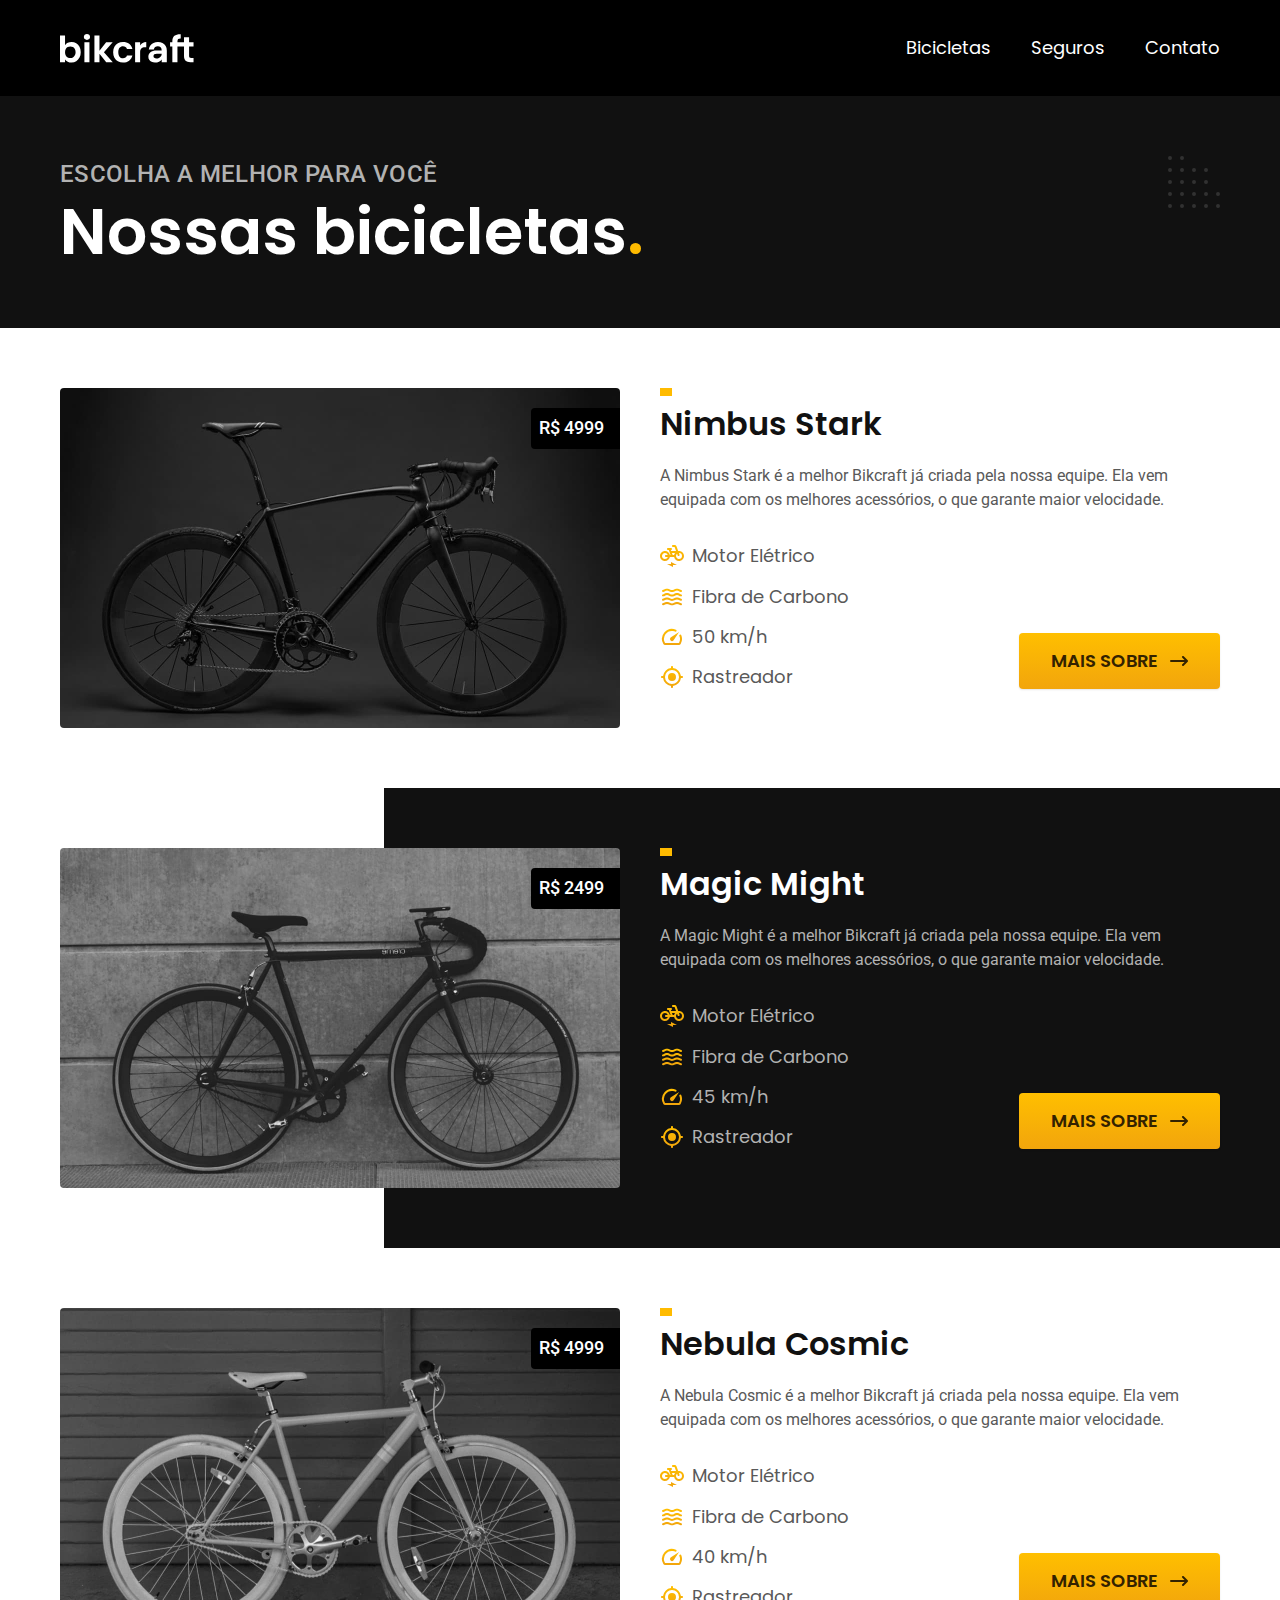
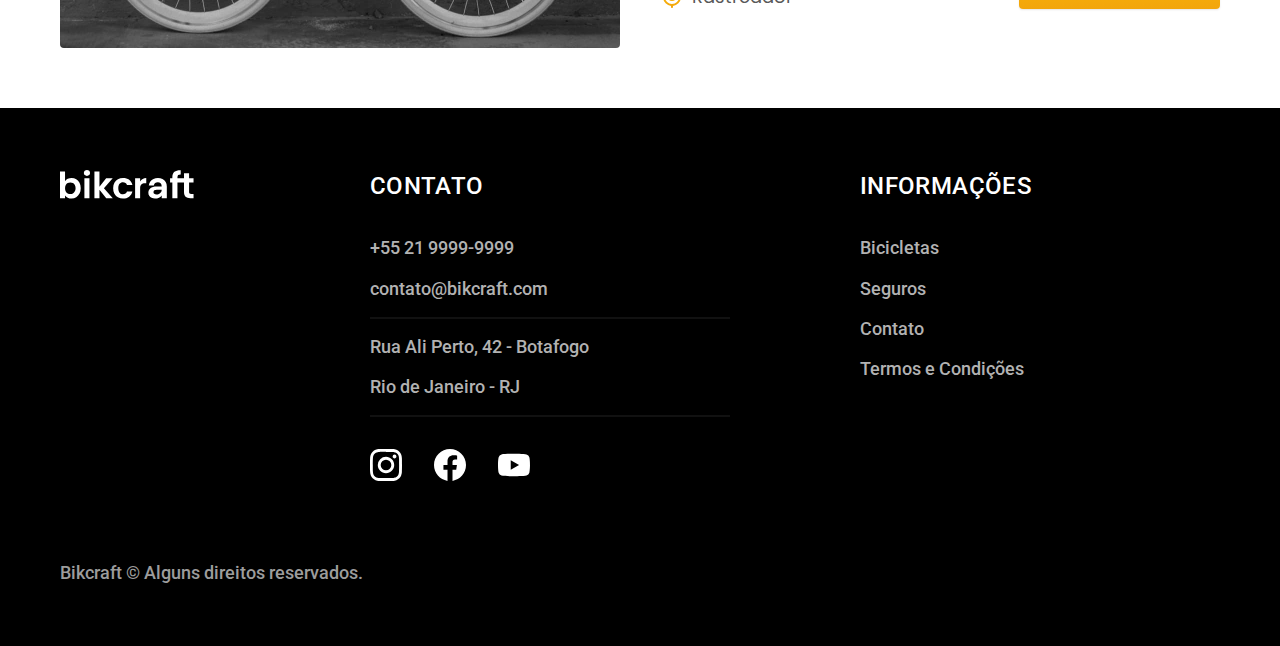
==== bicicletas.html @ 1677fb00 "commit final html+css" ====
<!DOCTYPE html>
<html lang="pt-br">

<head>
  <meta charset="UTF-8">
  <meta name="viewport" content="width=device-imgwidth, initial-scale=1.0">
  <title>Bicicletas | Bikcraft</title>
  <meta name=" description" content="Bicicletas.">
  <link rel="stylesheet" href="./CSS/style.css">
  <link rel="preconnect" href="https://fonts.googleapis.com">
  <link rel="preconnect" href="https://fonts.gstatic.com" crossorigin>
  <link href="https://fonts.googleapis.com/css2?family=Merriweather:ital,wght@1,900&family=Poppins:wght@400;600&family=Roboto:wght@400;500&display=swap" rel="stylesheet">
</head>

<body id="bicicletas">

  <header class="header-bg">
    <div class="header container">
      <a href="./index.html">
        <img src="./img/bikcraft.svg" alt="Bikcraft">
      </a>
      <nav aria-label="primary">
        <ul class="font-1-m header-menu color-0">
          <li><a href="./bicicletas.html">Bicicletas</a></li>
          <li><a href="./seguros.html">Seguros</a></li>
          <li><a href="./contato.html">Contato</a></li>
        </ul>
      </nav>
    </div>
  </header>

  <main>
    <div class="titulo-bg">
      <div class="titulo container">
        <p class="font-2-l-b color-5">Escolha a melhor para você</p>
        <h1 class="font-1-xxl color-0">Nossas bicicletas<span class="color-p1">.</span></h1>
      </div>
    </div>

    <div class="bicicletas container">
        <div class="bicicletas-img">
            <img src="./img/bicicletas/nimbus.jpg" alt="Bicicleta preta">
            <span class="font-2-m color-0">R$ 4999</span>
        </div>
            <div class="bicicletas-conteudo">
            <h2 class="font-1-xl">Nimbus Stark</h2>
            <p class="font-2-s color-8">A Nimbus Stark é a melhor Bikcraft já criada pela nossa equipe. Ela vem equipada com os melhores acessórios, o que garante maior velocidade.</p>
            <ul class="font-1-m color-8">
                <li><img src="./img/icones/eletrica.svg" alt="">Motor Elétrico</li>
                <li><img src="./img/icones/carbono.svg" alt="">Fibra de Carbono</li>
                <li><img src="./img/icones/velocidade.svg" alt="">50 km/h</li>
                <li><img src="./img/icones/rastreador.svg" alt="">Rastreador</li>
            </ul>
            <a class="botao seta" href="./bicicletas/nimbus.html">Mais Sobre</a>
        </div>
    </div>
    
    <div class="bicicletas-bg">
        <div class="bicicletas container">
            <div class="bicicletas-img">
                <img src="./img/bicicletas/magic.jpg" alt="Bicicleta preta">
                <span class="font-2-m color-0">R$ 2499</span>
            </div>
            <div class="bicicletas-conteudo">
                <h2 class="font-1-xl color-0">Magic Might</h2>
                <p class="font-2-s color-5">A Magic Might é a melhor Bikcraft já criada pela nossa equipe. Ela vem equipada com os melhores acessórios, o que garante maior velocidade.</p>
                <ul class="font-1-m color-5">
                    <li><img src="./img/icones/eletrica.svg" alt="">Motor Elétrico</li>
                    <li><img src="./img/icones/carbono.svg" alt="">Fibra de Carbono</li>
                    <li><img src="./img/icones/velocidade.svg" alt="">45 km/h</li>
                    <li><img src="./img/icones/rastreador.svg" alt="">Rastreador</li>
                </ul>
                <a class="botao seta" href="./bicicletas/magic.html">Mais Sobre</a>
            </div>
        </div>
    </div>

    <div class="bicicletas container">
        <div class="bicicletas-img">
            <img src="./img/bicicletas/nebula.jpg" alt="Bicicleta preta">
            <span class="font-2-m color-0">R$ 4999</span>
        </div>
        <div class="bicicletas-conteudo">
            <h2 class="font-1-xl">Nebula Cosmic</h2>
            <p class="font-2-s color-8">A Nebula Cosmic é a melhor Bikcraft já criada pela nossa equipe. Ela vem equipada com os melhores acessórios, o que garante maior velocidade.</p>
            <ul class="font-1-m color-8">
                <li><img src="./img/icones/eletrica.svg" alt="">Motor Elétrico</li>
                <li><img src="./img/icones/carbono.svg" alt="">Fibra de Carbono</li>
                <li><img src="./img/icones/velocidade.svg" alt="">40 km/h</li>
                <li><img src="./img/icones/rastreador.svg" alt="">Rastreador</li>
            </ul>
            <a class="botao seta" href="./bicicletas/nebula.html">Mais Sobre</a>
        </div>
    </div>
  </main>

  <footer class="footer-bg">
    <div class="footer container">
      <img src="./img/bikcraft.svg" alt="Bikcraft">
      <div class="footer-contato">
        <h3 class="font-2-l-b color-0">Contato</h3>
        <ul class="font-2-m color-5">
          <li><a href="tel:+55 21 9999-9999">+55 21 9999-9999</a></li>
          <li><a href="mailto:contato@bikcraft.com">contato@bikcraft.com</a></li>
          <li>Rua Ali Perto, 42 - Botafogo</li>
          <li>Rio de Janeiro - RJ</li>
        </ul>
        <div class="footer-redes">
          <a href="./">
            <img src="./img/redes/instagram.svg" width="32" height="32" alt="Instagram">
          </a>
          <a href="./">
            <img src="./img/redes/facebook.svg" width="32" height="32" alt="Facebook">
          </a>
          <a href="./">
            <img src="./img/redes/youtube.svg" width="32" height="32" alt="Youtube">
          </a>
        </div>
      </div>
      <div class="footer-info">
        <h3 class="font-2-l-b color-0">Informações</h3>
        <nav>
          <ul class="font-2-m color-5">
            <li><a href="./bicicletas.html">Bicicletas</a></li>
            <li><a href="./seguros.html">Seguros</a></li>
            <li><a href="./contato.html">Contato</a></li>
            <li><a href="./termos.html">Termos e Condições</a></li>
          </ul>
        </nav>
      </div>
      <p class="footer-copy font-2-m color-6">Bikcraft © Alguns direitos reservados.</p>
  </footer>
  
</body>

</html>
---- CSS/style.css ----
@import "./global/global.css";

@import "./global/header.css";
@import "./global/footer.css";

/*utilidade*/
@import "./utilidade/colors.css";
@import "./utilidade/componentes.css";
@import "./utilidade/tipografia.css";
@import "./utilidade/forms.css";

/*home*/
@import "./home/intro.css";
@import "./home/tec.css";
@import "./home/parceiros.css";
@import "./home/depoimento.css";
@import "./home/seguros.css";

/*bicicletas*/
@import "./bicicletas/bicicletas-lista.css";
@import "./bicicletas/bicicletas.css";

/*bicicleta*/
@import "./bicicleta/bicicleta.css";


/*termos*/
@import "./termos/termos.css";
@import "./termos/vantagens.css";
@import "./termos/faq.css";

/*contato*/
@import "./contato/contato.css";
@import "./contato/lojas.css";

/*orcamento*/
@import "./orcamento/orcamento.css";
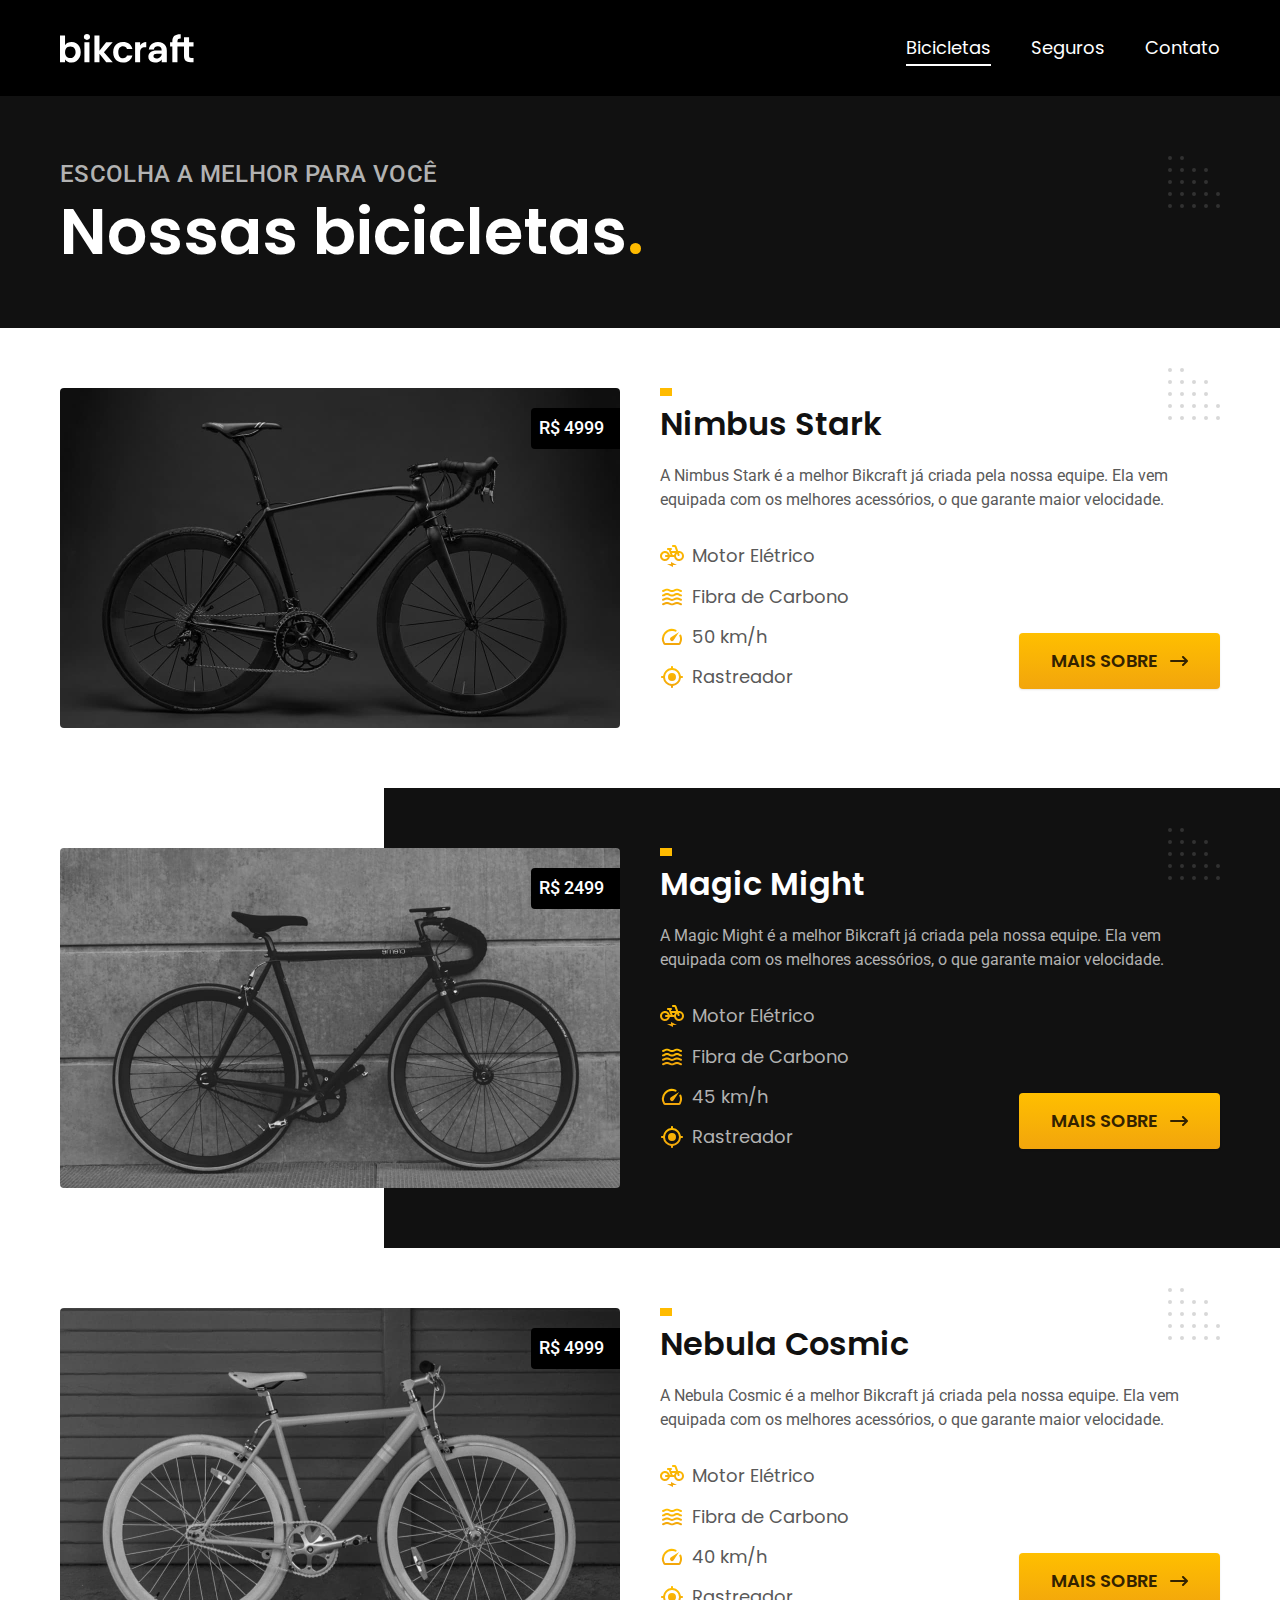
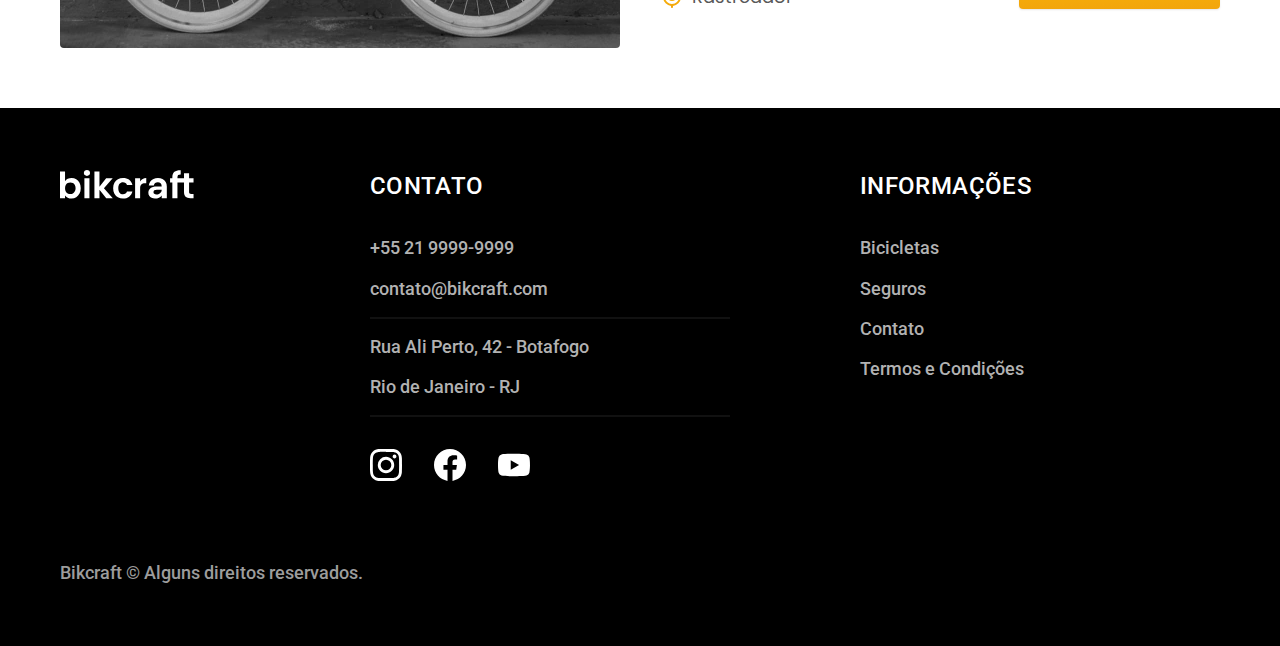
==== commit f2cf41ed: "commit final" ====
--- a/bicicletas.html
+++ b/bicicletas.html
@@ -7,9 +7,13 @@
   <title>Bicicletas | Bikcraft</title>
   <meta name=" description" content="Bicicletas.">
   <link rel="stylesheet" href="./CSS/style.css">
-  <link rel="preconnect" href="https://fonts.googleapis.com">
-  <link rel="preconnect" href="https://fonts.gstatic.com" crossorigin>
-  <link href="https://fonts.googleapis.com/css2?family=Merriweather:ital,wght@1,900&family=Poppins:wght@400;600&family=Roboto:wght@400;500&display=swap" rel="stylesheet">
+  
+<link rel="preconnect" href="https://fonts.googleapis.com">
+    <link rel="preconnect" href="https://fonts.gstatic.com" crossorigin>
+    <link href="https://fonts.googleapis.com/css2?family=Merriweather:ital,wght@1,900&family=Poppins:wght@400;600&family=Roboto:wght@400;500&display=swap" rel="stylesheet">
+
+    <link rel="icon" href="./favicon.svg" type="image/svg+xml">
+    <script>document.documentElement.classList.add("js");</script>
 </head>
 
 <body id="bicicletas">
@@ -131,6 +135,7 @@
       <p class="footer-copy font-2-m color-6">Bikcraft © Alguns direitos reservados.</p>
   </footer>
   
+<script src="./js/script.js"></script>
 </body>
 
 </html>--- a/CSS/style.css
+++ b/CSS/style.css
@@ -1,37 +1,41 @@
+/*Global*/
 @import "./global/global.css";
-
 @import "./global/header.css";
 @import "./global/footer.css";
 
-/*utilidade*/
+/*Utilidade*/
 @import "./utilidade/colors.css";
 @import "./utilidade/componentes.css";
 @import "./utilidade/tipografia.css";
 @import "./utilidade/forms.css";
+@import "./utilidade/animacao.css";
 
-/*home*/
+
+/*Home*/
 @import "./home/intro.css";
 @import "./home/tec.css";
 @import "./home/parceiros.css";
 @import "./home/depoimento.css";
-@import "./home/seguros.css";
 
-/*bicicletas*/
+
+/*Bicicletas*/
 @import "./bicicletas/bicicletas-lista.css";
 @import "./bicicletas/bicicletas.css";
 
-/*bicicleta*/
+/*Bicicleta*/
 @import "./bicicleta/bicicleta.css";
 
+/*Seguros*/
+@import "./seguros/vantagens.css";
+@import "./seguros/seguros.css";
+@import "./seguros/faq.css";
 
-/*termos*/
+/*Termos*/
 @import "./termos/termos.css";
-@import "./termos/vantagens.css";
-@import "./termos/faq.css";
 
-/*contato*/
+/*Contato*/
 @import "./contato/contato.css";
 @import "./contato/lojas.css";
 
-/*orcamento*/
+/*Orcamento*/
 @import "./orcamento/orcamento.css";
